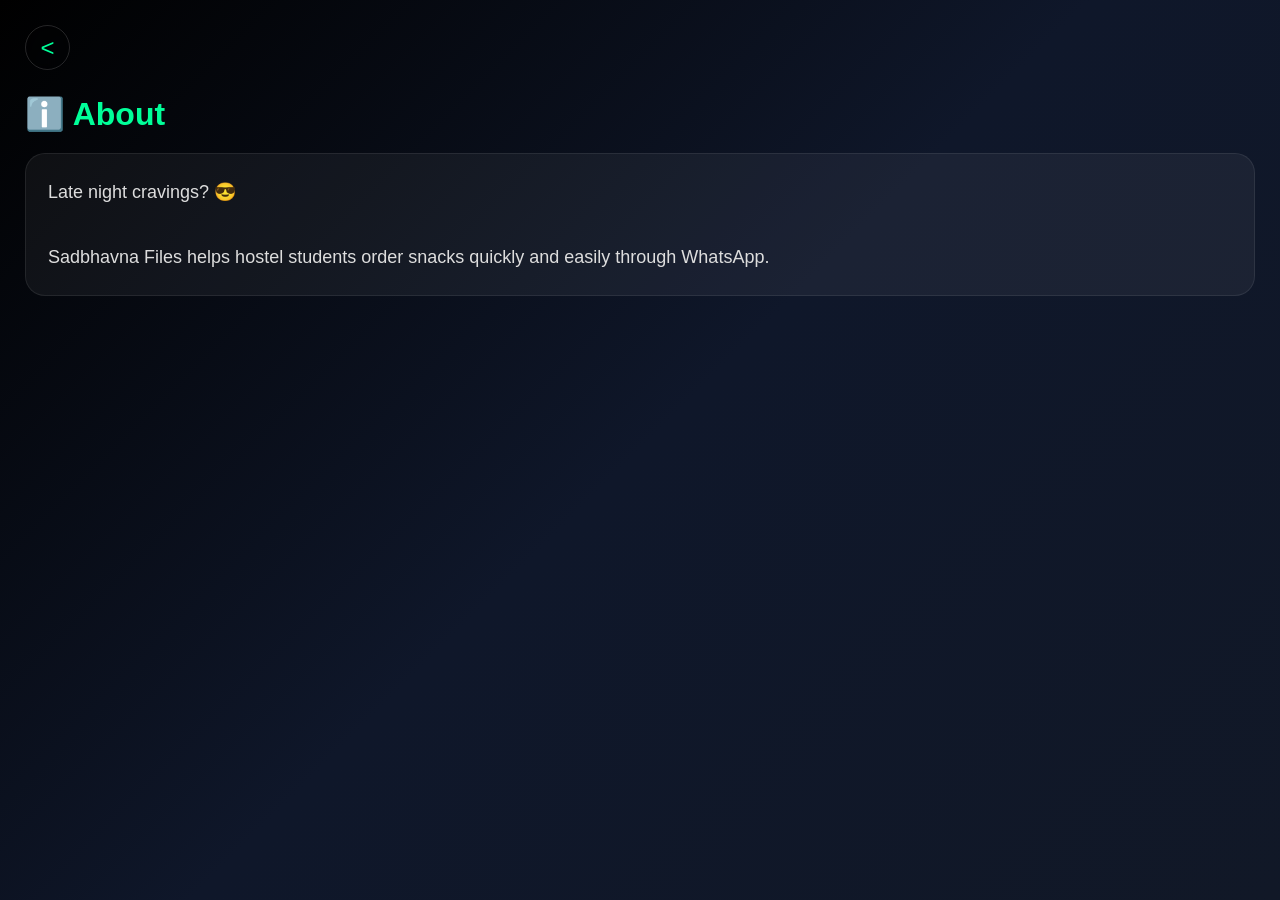
==== about.html @ 1b87b6c0 "Add files via upload" ====
<!-- about.html -->

<!DOCTYPE html>
<html>

<head>

<meta charset="UTF-8">

<meta name="viewport"
content="width=device-width, initial-scale=1.0">

<title>About</title>

<style>

*{
margin:0; 
padding:0;
box-sizing:border-box;
font-family:Arial,sans-serif;
}

body{
background:linear-gradient(
135deg,
#000,
#0f172a,
#111827
);
color:white;
padding:25px;
min-height:100vh;
}

.top-bar{
display:flex;
justify-content:space-between;
align-items:center;
margin-bottom:25px;
}

.circle-btn{
width:45px;
height:45px;
border-radius:50%;
background:transparent;
display:flex;
justify-content:center;
align-items:center;
text-decoration:none;
color:#00ff99;
font-size:24px;
border:1px solid rgba(255,255,255,0.15);
backdrop-filter:blur(6px);
}

h1{
color:#00ff99;
margin-bottom:20px;
}

.box{
background:rgba(255,255,255,0.05);
border:1px solid rgba(255,255,255,0.08);
padding:22px;
border-radius:20px;
font-size:18px;
line-height:1.8;
color:#ddd;
}

</style>

</head>

<body>

<div class="top-bar">

<a href="javascript:history.back()"
class="circle-btn">

<

</a>

</a>

</div>

<h1>ℹ️ About</h1>

<div class="box">

Late night cravings? 😎

<br><br>

Sadbhavna Files helps hostel students order snacks quickly and easily through WhatsApp.

</div>

</body>

</html>
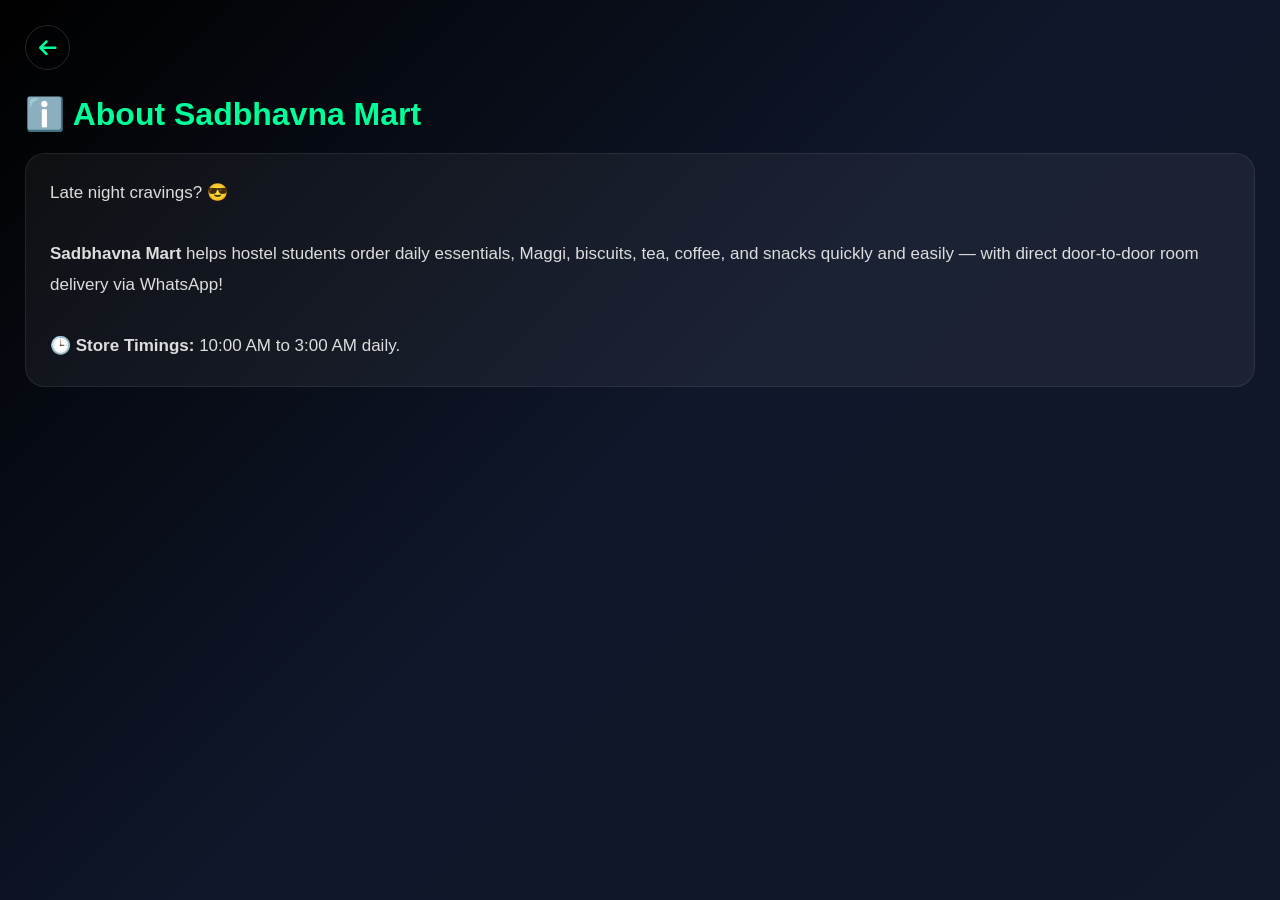
==== commit 219d12cf: "feat: complete category browser, synced wishlist/orders, profile details, and fullscreen UI" ====
--- a/about.html
+++ b/about.html
@@ -1,106 +1,73 @@
-<!-- about.html -->
-
 <!DOCTYPE html>
-<html>
+<html lang="en">
 
 <head>
-
 <meta charset="UTF-8">
-
-<meta name="viewport"
-content="width=device-width, initial-scale=1.0">
-
-<title>About</title>
-
+<meta name="viewport" content="width=device-width, initial-scale=1.0">
+<title>About — Sadbhavna Mart</title>
+<link rel="stylesheet" href="https://cdnjs.cloudflare.com/ajax/libs/font-awesome/6.5.1/css/all.min.css">
 <style>
-
 *{
-margin:0; 
-padding:0;
-box-sizing:border-box;
-font-family:Arial,sans-serif;
+  margin:0;
+  padding:0;
+  box-sizing:border-box;
+  font-family:Arial,sans-serif;
 }
-
 body{
-background:linear-gradient(
-135deg,
-#000,
-#0f172a,
-#111827
-);
-color:white;
-padding:25px;
-min-height:100vh;
+  background:linear-gradient(135deg,#000,#0f172a,#111827);
+  color:#fff;
+  width:100%;
+  max-width:100%;
+  padding:25px;
+  min-height:100vh;
 }
-
 .top-bar{
-display:flex;
-justify-content:space-between;
-align-items:center;
-margin-bottom:25px;
+  display:flex;
+  align-items:center;
+  gap:15px;
+  margin-bottom:25px;
 }
-
 .circle-btn{
-width:45px;
-height:45px;
-border-radius:50%;
-background:transparent;
-display:flex;
-justify-content:center;
-align-items:center;
-text-decoration:none;
-color:#00ff99;
-font-size:24px;
-border:1px solid rgba(255,255,255,0.15);
-backdrop-filter:blur(6px);
+  width:45px;
+  height:45px;
+  border-radius:50%;
+  display:flex;
+  justify-content:center;
+  align-items:center;
+  text-decoration:none;
+  color:#00ff99;
+  font-size:20px;
+  border:1px solid rgba(255,255,255,0.15);
+  backdrop-filter:blur(6px);
 }
-
 h1{
-color:#00ff99;
-margin-bottom:20px;
+  color:#00ff99;
+  margin-bottom:20px;
 }
-
 .box{
-background:rgba(255,255,255,0.05);
-border:1px solid rgba(255,255,255,0.08);
-padding:22px;
-border-radius:20px;
-font-size:18px;
-line-height:1.8;
-color:#ddd;
+  width:100%;
+  background:rgba(255,255,255,0.05);
+  border:1px solid rgba(255,255,255,0.08);
+  padding:24px;
+  border-radius:20px;
+  font-size:17px;
+  line-height:1.8;
+  color:#ddd;
 }
-
 </style>
-
 </head>
 
 <body>
-
 <div class="top-bar">
-
-<a href="javascript:history.back()"
-class="circle-btn">
-
-<
-
-</a>
-
-</a>
-
+  <a href="profile.html" class="circle-btn" aria-label="Back"><i class="fa-solid fa-arrow-left"></i></a>
 </div>
-
-<h1>ℹ️ About</h1>
-
+<h1>ℹ️ About Sadbhavna Mart</h1>
 <div class="box">
-
-Late night cravings? 😎
-
-<br><br>
-
-Sadbhavna Files helps hostel students order snacks quickly and easily through WhatsApp.
-
+  Late night cravings? 😎
+  <br><br>
+  <strong>Sadbhavna Mart</strong> helps hostel students order daily essentials, Maggi, biscuits, tea, coffee, and snacks quickly and easily — with direct door-to-door room delivery via WhatsApp!
+  <br><br>
+  🕒 <strong>Store Timings:</strong> 10:00 AM to 3:00 AM daily.
 </div>
-
 </body>
-
-</html>+</html>
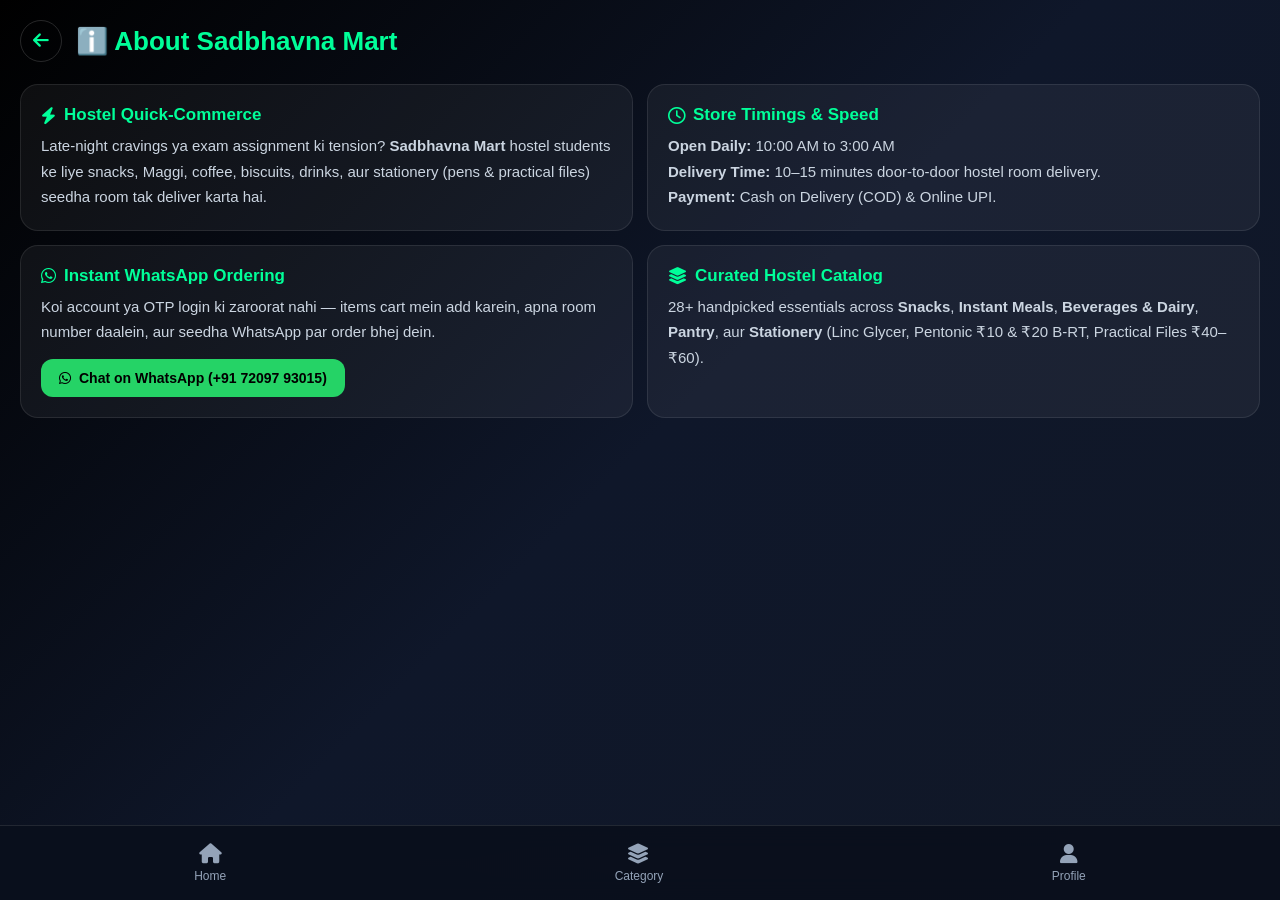
==== commit 7ee58e51: "feat: upgrade profile hub with student hero stats, full i18n, and rich about/terms/policy pages" ====
--- a/about.html
+++ b/about.html
@@ -3,71 +3,87 @@
 
 <head>
 <meta charset="UTF-8">
-<meta name="viewport" content="width=device-width, initial-scale=1.0">
+<meta name="viewport" content="width=device-width, initial-scale=1.0, maximum-scale=1.0, user-scalable=no">
 <title>About — Sadbhavna Mart</title>
 <link rel="stylesheet" href="https://cdnjs.cloudflare.com/ajax/libs/font-awesome/6.5.1/css/all.min.css">
 <style>
-*{
-  margin:0;
-  padding:0;
-  box-sizing:border-box;
-  font-family:Arial,sans-serif;
-}
+*{margin:0;padding:0;box-sizing:border-box;font-family:Arial,sans-serif;}
 body{
   background:linear-gradient(135deg,#000,#0f172a,#111827);
   color:#fff;
   width:100%;
   max-width:100%;
-  padding:25px;
+  padding:20px;
+  padding-bottom:105px;
   min-height:100vh;
 }
-.top-bar{
-  display:flex;
-  align-items:center;
-  gap:15px;
-  margin-bottom:25px;
+.top-bar{display:flex;align-items:center;gap:14px;margin-bottom:22px;}
+.circle-btn{
+  width:42px;height:42px;border-radius:50%;display:flex;justify-content:center;align-items:center;
+  text-decoration:none;color:#00ff99;font-size:18px;border:1px solid rgba(255,255,255,0.15);
 }
-.circle-btn{
-  width:45px;
-  height:45px;
-  border-radius:50%;
-  display:flex;
-  justify-content:center;
-  align-items:center;
-  text-decoration:none;
-  color:#00ff99;
-  font-size:20px;
-  border:1px solid rgba(255,255,255,0.15);
-  backdrop-filter:blur(6px);
-}
-h1{
-  color:#00ff99;
-  margin-bottom:20px;
-}
+h1{color:#00ff99;font-size:26px;}
+.grid{display:grid;gap:14px;grid-template-columns:1fr;}
+@media screen and (min-width:800px){ .grid{grid-template-columns:repeat(2,1fr);} }
 .box{
   width:100%;
   background:rgba(255,255,255,0.05);
-  border:1px solid rgba(255,255,255,0.08);
-  padding:24px;
-  border-radius:20px;
-  font-size:17px;
-  line-height:1.8;
-  color:#ddd;
+  border:1px solid rgba(255,255,255,0.09);
+  padding:20px;
+  border-radius:18px;
 }
+.box h2{color:#00ff99;font-size:17px;margin-bottom:8px;display:flex;align-items:center;gap:8px;}
+.box p{font-size:15px;line-height:1.7;color:#cbd5e1;}
+.wa-cta{
+  display:inline-flex;align-items:center;gap:8px;margin-top:14px;padding:11px 18px;
+  border-radius:12px;background:#25D366;color:#000;font-weight:800;text-decoration:none;font-size:14px;
+}
+.bottom-nav{
+  position:fixed;bottom:0;left:0;width:100%;height:75px;background:rgba(10,15,28,0.94);
+  backdrop-filter:blur(12px);border-top:1px solid rgba(255,255,255,0.1);
+  display:flex;justify-content:space-around;align-items:center;z-index:99;
+}
+.bottom-nav a{text-decoration:none;color:#94a3b8;}
+.nav-item{display:flex;flex-direction:column;align-items:center;gap:5px;font-size:12px;padding:8px 18px;}
+.nav-item i{font-size:20px;}
 </style>
 </head>
 
 <body>
 <div class="top-bar">
   <a href="profile.html" class="circle-btn" aria-label="Back"><i class="fa-solid fa-arrow-left"></i></a>
+  <h1>ℹ️ About Sadbhavna Mart</h1>
 </div>
-<h1>ℹ️ About Sadbhavna Mart</h1>
-<div class="box">
-  Late night cravings? 😎
-  <br><br>
-  <strong>Sadbhavna Mart</strong> helps hostel students order daily essentials, Maggi, biscuits, tea, coffee, and snacks quickly and easily — with direct door-to-door room delivery via WhatsApp!
-  <br><br>
-  🕒 <strong>Store Timings:</strong> 10:00 AM to 3:00 AM daily.
+
+<div class="grid">
+  <div class="box">
+    <h2><i class="fa-solid fa-bolt"></i> Hostel Quick-Commerce</h2>
+    <p>Late-night cravings ya exam assignment ki tension? <strong>Sadbhavna Mart</strong> hostel students ke liye snacks, Maggi, coffee, biscuits, drinks, aur stationery (pens &amp; practical files) seedha room tak deliver karta hai.</p>
+  </div>
+
+  <div class="box">
+    <h2><i class="fa-regular fa-clock"></i> Store Timings &amp; Speed</h2>
+    <p><strong>Open Daily:</strong> 10:00 AM to 3:00 AM<br><strong>Delivery Time:</strong> 10–15 minutes door-to-door hostel room delivery.<br><strong>Payment:</strong> Cash on Delivery (COD) &amp; Online UPI.</p>
+  </div>
+
+  <div class="box">
+    <h2><i class="fa-brands fa-whatsapp"></i> Instant WhatsApp Ordering</h2>
+    <p>Koi account ya OTP login ki zaroorat nahi — items cart mein add karein, apna room number daalein, aur seedha WhatsApp par order bhej dein.</p>
+    <a href="https://wa.me/917209793015?text=Hi%20Sadbhavna%20Mart!" target="_blank" class="wa-cta">
+      <i class="fa-brands fa-whatsapp"></i> Chat on WhatsApp (+91 72097 93015)
+    </a>
+  </div>
+
+  <div class="box">
+    <h2><i class="fa-solid fa-layer-group"></i> Curated Hostel Catalog</h2>
+    <p>28+ handpicked essentials across <strong>Snacks</strong>, <strong>Instant Meals</strong>, <strong>Beverages &amp; Dairy</strong>, <strong>Pantry</strong>, aur <strong>Stationery</strong> (Linc Glycer, Pentonic ₹10 &amp; ₹20 B-RT, Practical Files ₹40–₹60).</p>
+  </div>
+</div>
+
+<div class="bottom-nav">
+  <a href="index.html?nav=1"><div class="nav-item"><i class="fa-solid fa-house"></i><span>Home</span></div></a>
+  <a href="category.html"><div class="nav-item"><i class="fa-solid fa-layer-group"></i><span>Category</span></div></a>
+  <a href="profile.html"><div class="nav-item"><i class="fa-solid fa-user"></i><span>Profile</span></div></a>
 </div>
 </body>
 </html>
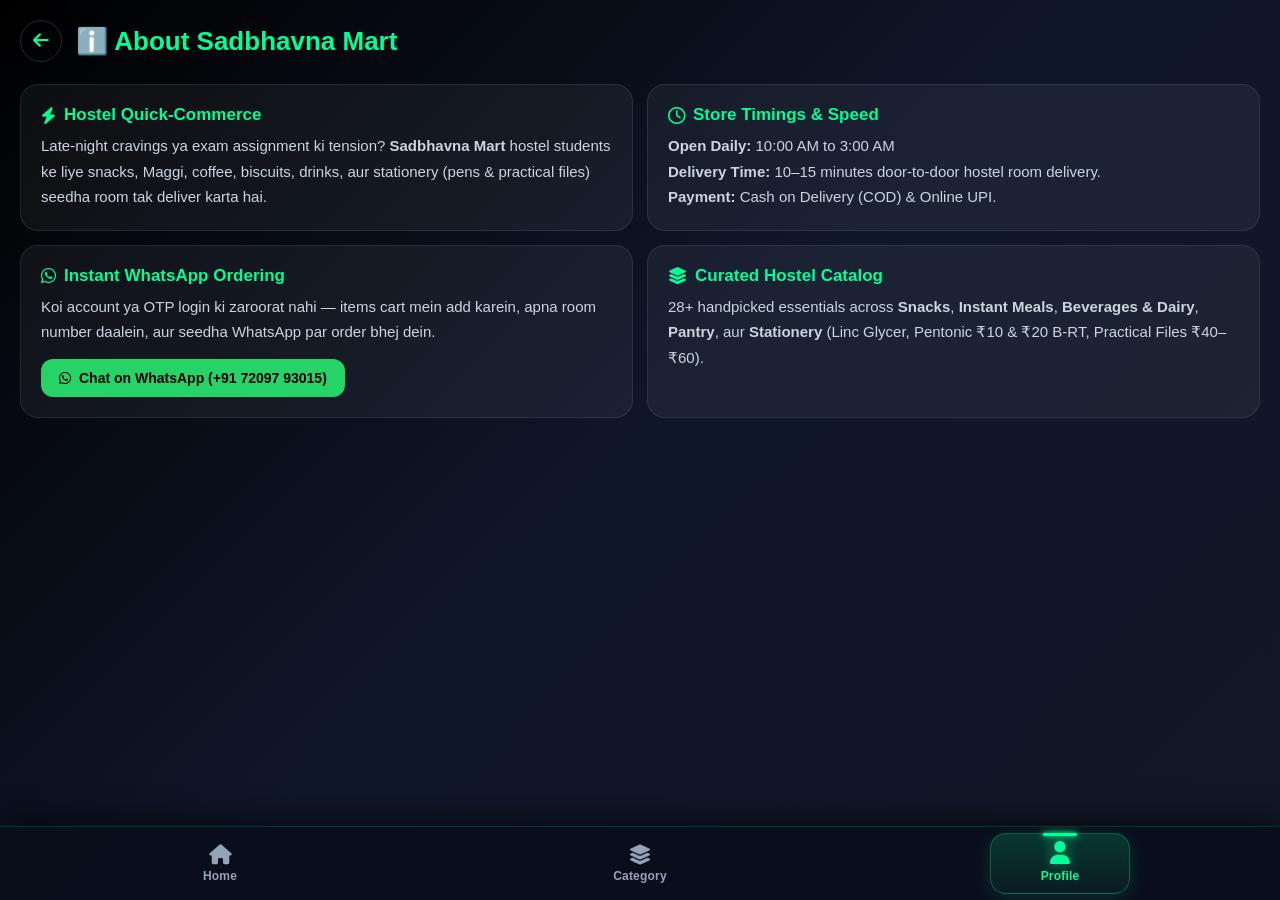
==== commit 34c3b591: "Fix bottom navigation bar sliding pill and spring animations across all pages" ====
--- a/about.html
+++ b/about.html
@@ -5,6 +5,12 @@
 <meta charset="UTF-8">
 <meta name="viewport" content="width=device-width, initial-scale=1.0, maximum-scale=1.0, user-scalable=no">
 <title>About — Sadbhavna Mart</title>
+<link rel="manifest" href="manifest.json">
+<meta name="theme-color" content="#00ff99">
+<link rel="icon" type="image/png" sizes="192x192" href="images/icon-192.png">
+<link rel="apple-touch-icon" href="images/icon-192.png">
+<meta name="apple-mobile-web-app-capable" content="yes">
+<script src="pwa.js" defer></script>
 <link rel="stylesheet" href="https://cdnjs.cloudflare.com/ajax/libs/font-awesome/6.5.1/css/all.min.css">
 <style>
 *{margin:0;padding:0;box-sizing:border-box;font-family:Arial,sans-serif;}
@@ -47,6 +53,7 @@
 .nav-item{display:flex;flex-direction:column;align-items:center;gap:5px;font-size:12px;padding:8px 18px;}
 .nav-item i{font-size:20px;}
 </style>
+<link rel="stylesheet" href="nav-bar.css">
 </head>
 
 <body>
--- a/nav-bar.css
+++ b/nav-bar.css
@@ -0,0 +1,158 @@
+/* Unified Animated Bottom Navigation Bar across all pages */
+
+body .bottom-nav {
+  position: fixed;
+  bottom: 0;
+  left: 0;
+  width: 100%;
+  max-width: 100%;
+  height: calc(74px + env(safe-area-inset-bottom, 0px));
+  padding: 6px 10px calc(6px + env(safe-area-inset-bottom, 0px));
+  background: rgba(10, 15, 28, 0.92);
+  backdrop-filter: blur(18px);
+  -webkit-backdrop-filter: blur(18px);
+  border-top: 1px solid rgba(0, 255, 153, 0.16);
+  box-shadow: 0 -10px 30px rgba(0, 0, 0, 0.48);
+  display: flex;
+  justify-content: space-around;
+  align-items: stretch;
+  z-index: 980;
+  overflow: hidden;
+  user-select: none;
+  -webkit-user-select: none;
+}
+
+body .bottom-nav .nav-slider {
+  position: absolute;
+  top: 6px;
+  left: 0;
+  height: calc(100% - 12px - env(safe-area-inset-bottom, 0px));
+  border-radius: 16px;
+  background: linear-gradient(180deg, rgba(0, 255, 153, 0.17), rgba(0, 255, 153, 0.06));
+  border: 1px solid rgba(0, 255, 153, 0.28);
+  box-shadow: 0 4px 18px rgba(0, 255, 153, 0.14);
+  pointer-events: none;
+  opacity: 0;
+  transform: translate3d(0, 0, 0);
+  transition:
+    transform 0.24s cubic-bezier(0.22, 1, 0.36, 1),
+    width 0.24s cubic-bezier(0.22, 1, 0.36, 1),
+    opacity 0.18s ease;
+  will-change: transform, width;
+  z-index: 0;
+}
+
+body .bottom-nav .nav-slider.ready {
+  opacity: 1;
+}
+
+body .bottom-nav .nav-slider::after {
+  content: "";
+  position: absolute;
+  top: -1px;
+  left: 50%;
+  transform: translateX(-50%);
+  width: 34px;
+  height: 3px;
+  border-radius: 999px;
+  background: #00ff99;
+  box-shadow: 0 0 12px rgba(0, 255, 153, 0.9), 0 0 4px #00ff99;
+}
+
+body .bottom-nav a {
+  position: relative;
+  z-index: 1;
+  flex: 1 1 0;
+  width: auto;
+  height: 100%;
+  text-decoration: none;
+  color: #94a3b8;
+  display: flex;
+  align-items: center;
+  justify-content: center;
+  -webkit-tap-highlight-color: transparent;
+}
+
+body .bottom-nav .nav-item {
+  width: 100%;
+  max-width: 140px;
+  height: 100%;
+  padding: 6px 12px;
+  border-radius: 16px;
+  background: transparent;
+  display: flex;
+  flex-direction: column;
+  justify-content: center;
+  align-items: center;
+  gap: 4px;
+  font-size: 12px;
+  font-weight: 600;
+  color: #94a3b8;
+  transition:
+    color 0.24s ease,
+    transform 0.22s cubic-bezier(0.34, 1.56, 0.64, 1),
+    opacity 0.2s ease;
+}
+
+body .bottom-nav a:active .nav-item {
+  transform: scale(0.9);
+}
+
+@media (hover: hover) {
+  body .bottom-nav a:hover .nav-item:not(.active) {
+    color: #e2e8f0;
+    transform: translateY(-1px);
+  }
+}
+
+body .bottom-nav .nav-item i {
+  font-size: 20px;
+  line-height: 1;
+  transition:
+    transform 0.32s cubic-bezier(0.34, 1.56, 0.64, 1),
+    color 0.24s ease,
+    text-shadow 0.24s ease;
+}
+
+body .bottom-nav .nav-item span {
+  letter-spacing: 0.2px;
+  transition: transform 0.25s ease, color 0.24s ease;
+}
+
+body .bottom-nav .nav-item.active {
+  background: transparent;
+  color: #00ff99;
+  font-weight: 700;
+}
+
+body .bottom-nav .nav-item.active i {
+  color: #00ff99;
+  transform: translateY(-2px) scale(1.14);
+  text-shadow: 0 0 12px rgba(0, 255, 153, 0.5);
+  animation: navIconPop 0.42s cubic-bezier(0.34, 1.56, 0.64, 1);
+}
+
+body .bottom-nav .nav-item.active span {
+  color: #00ff99;
+}
+
+@keyframes navIconPop {
+  0% {
+    transform: translateY(2px) scale(0.84);
+  }
+  55% {
+    transform: translateY(-4px) scale(1.22);
+  }
+  100% {
+    transform: translateY(-2px) scale(1.14);
+  }
+}
+
+@media (prefers-reduced-motion: reduce) {
+  body .bottom-nav .nav-slider,
+  body .bottom-nav .nav-item,
+  body .bottom-nav .nav-item i {
+    transition: none;
+    animation: none;
+  }
+}
